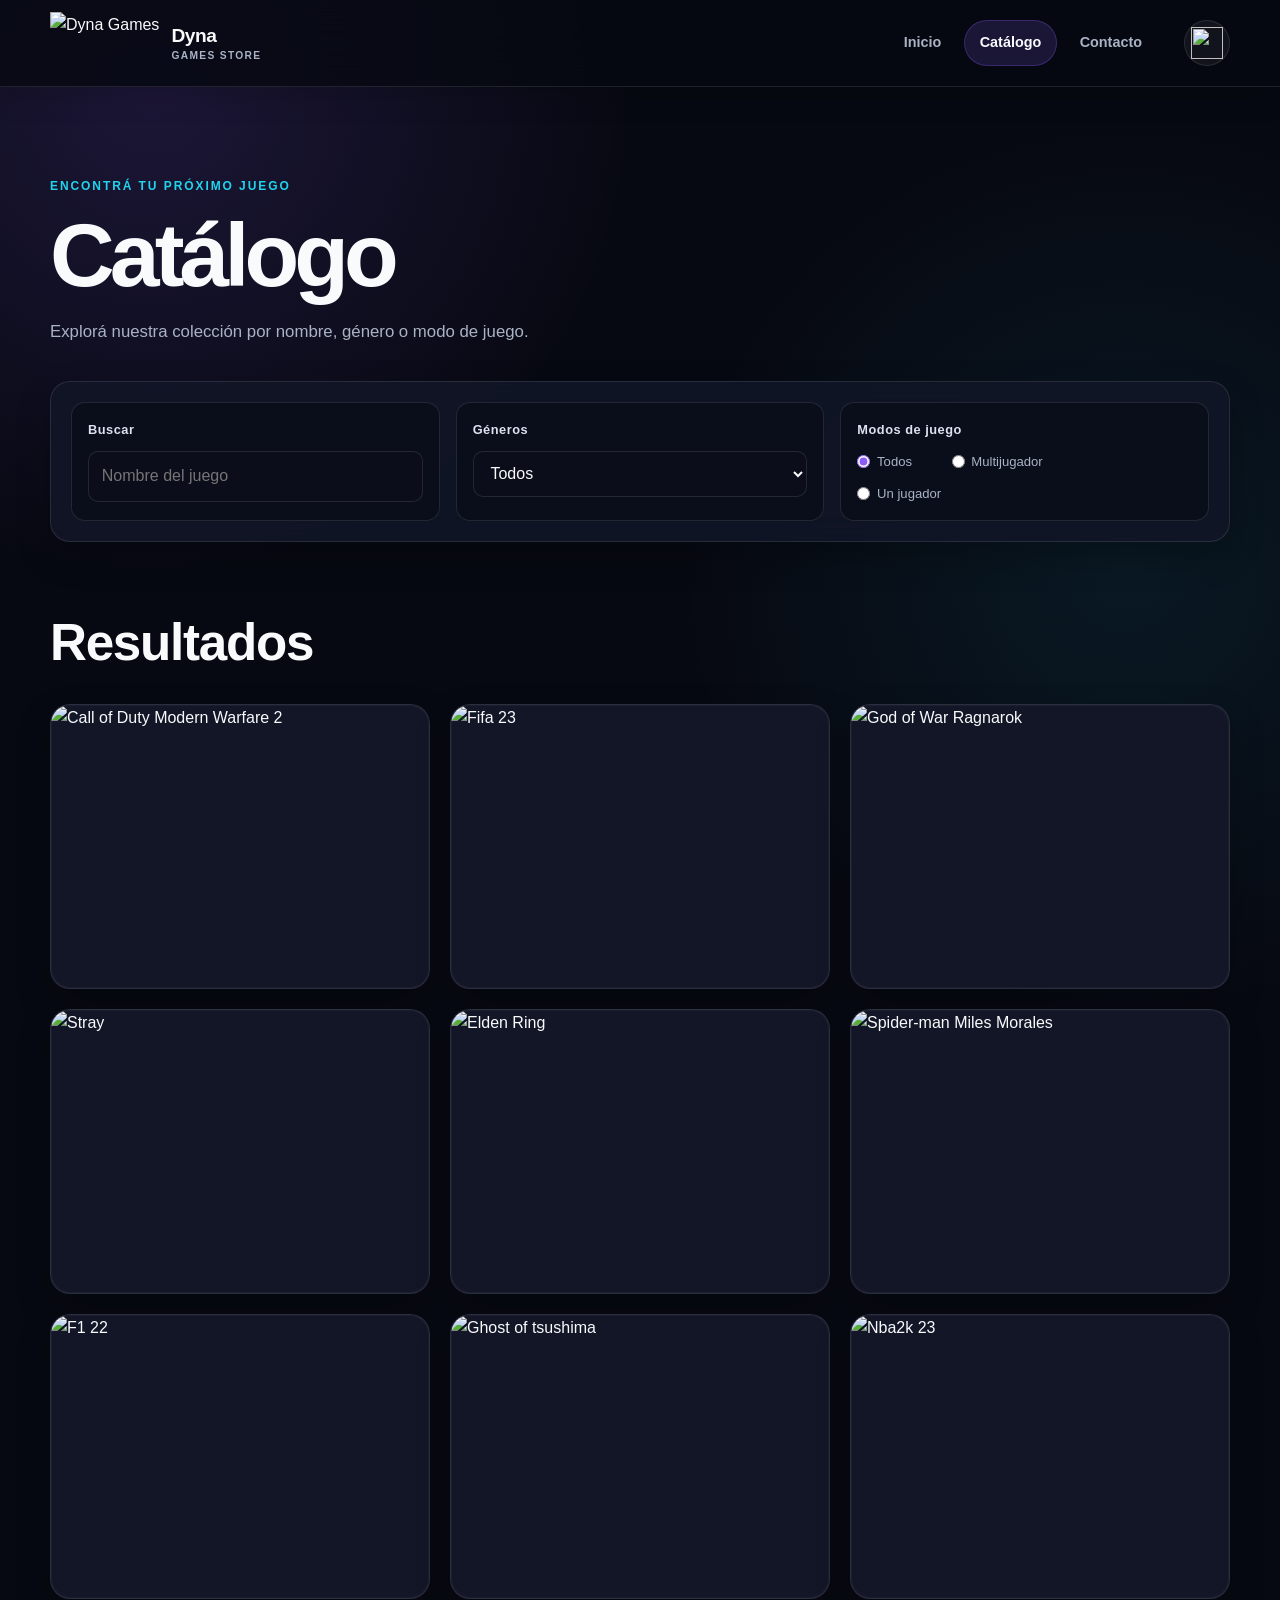
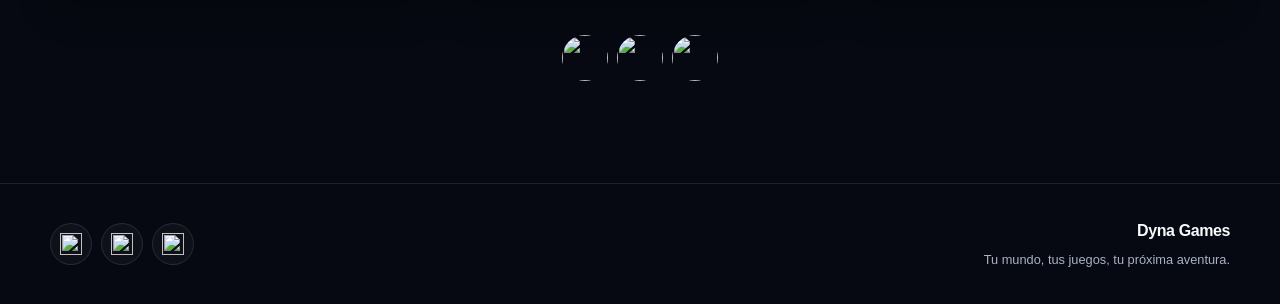
==== index-Catalogo.html @ 9511c618 "Add files via upload" ====
<!DOCTYPE html>
<html lang="es">
<head>
    <meta charset="UTF-8">
    <meta http-equiv="X-UA-Compatible" content="IE=edge">
    <meta name="viewport" content="width=device-width, initial-scale=1.0">
    <meta name="description" content="Explorá el catálogo completo de videojuegos de Dyna Games.">
    <title>Dyna Games - Catálogo</title>
    <link rel="shortcut icon" href="img/logo.png" type="image/x-icon">
    <link rel="stylesheet" href="css/Style.css">

</head>

<body class="page-catalog">

    <header>

        <div class="flexbox centrado">
            
            <div class="logo">

                <div>
                    
                    <a href="index-Inicio.html" aria-label="Ir al inicio" class="brand-link">
                        <img src="img/logo.png" alt="Dyna Games">
                        <span class="brand-copy"><strong>Dyna</strong><small>Games Store</small></span>
                    </a>
                
                </div>

            </div>
          
                <nav aria-label="Navegación principal">
            
                    <a href="index-Inicio.html">Inicio</a>
                    <a href="index-Catalogo.html" id="catalogo" aria-current="page">Catálogo</a>
                    <a href="index-Inicio.html#contacto">Contacto</a>
    
                </nav>

        </div>

        <div class="compra">

            <div>
    
                <a href="#" aria-label="Ver carrito"><img src="img/compra2.png" alt=""></a>
    
            </div>
    
            <div>
    
                <a href="#" aria-label="Ver carrito"><img src="img/compra.png" alt=""></a>
    
            </div>
    
        </div>

    </header>

    <main>

    <section class="catalog-hero">
        <div class="centrado catalog-heading">
            <p class="eyebrow">Encontrá tu próximo juego</p>
            <h1>Catálogo</h1>
            <p>Explorá nuestra colección por nombre, género o modo de juego.</p>
        </div>

        <div class="filter-shell centrado">

        <div class="titulo">   
            
            <article>
                <label for="texto">Buscar</label>
                <input type="search" id="texto" placeholder="Nombre del juego">
            </article>

            <article>

                <label for="generos">Géneros</label>
                <select name="generos" id="generos">
                    <option value="todos">Todos</option>
                
                </select>

            </article>

            <article>

                <label for="modosjuego">Modos de juego</label>
                <label>
                    <input type="radio" name="modosjuego" value="Todos" checked>
                    Todos
                </label>
                <label>
                    <input type="radio" name="modosjuego" value="Multijugador">
                    Multijugador
                </label>
                
                <label>
                    <input type="radio" name="modosjuego" value="Un jugador">
                    Un jugador
                </label>

            </article>

        </div>
        </div>

    </section>

    <section id="primeraseccion" class="centrado flex shadow">

        <h2>Resultados</h2>

        <article id="grilla">

        </article>

        <div id="btn_numeros">

        </div>

    </section>

    </main>

    <footer>

        <div class="centrado">

            <div class="footer-social">
                
                <a href="#" aria-label="Instagram"> <img src="img/instagram.png" alt=""></a>
                <a href="#" aria-label="Twitter"> <img src="img/twitter.png" alt=""></a>
                <a href="#" aria-label="Facebook"> <img src="img/facebook.png" alt=""></a>
    
            </div>
    
            <div class="footer-copy">

                <strong>Dyna Games</strong>
                <p>Tu mundo, tus juegos, tu próxima aventura.</p>
    
            </div>

        </div>

    </footer>

    

    
    

    <script src="js/script-bd.js"></script>
    <script src="js/script-catalogo.js"></script>
</body>

</html>
---- css/Style.css ----
:root {
    --fondo: #070912;
    --fondo-suave: #0b0e1a;
    --superficie: rgba(18, 22, 39, 0.88);
    --superficie-solida: #121627;
    --superficie-clara: #1a2035;
    --primario: #8b5cf6;
    --primario-fuerte: #7040e8;
    --acento: #22d3ee;
    --rosa: #ec4899;
    --texto: #f8fafc;
    --texto-suave: #aab3c5;
    --borde: rgba(255, 255, 255, 0.1);
    --borde-fuerte: rgba(255, 255, 255, 0.18);
}

* {
    box-sizing: border-box;
    margin: 0;
    padding: 0;
}

html {
    scroll-behavior: smooth;
}

body {
    min-width: 320px;
    overflow-x: hidden;
    background:
        radial-gradient(circle at 12% 5%, rgba(139, 92, 246, 0.16), transparent 30rem),
        radial-gradient(circle at 88% 30%, rgba(34, 211, 238, 0.08), transparent 28rem),
        var(--fondo);
    color: var(--texto);
    font-family: Inter, "Segoe UI", Roboto, Arial, sans-serif;
    line-height: 1.65;
    text-rendering: optimizeLegibility;
}

body::before {
    content: "";
    position: fixed;
    z-index: -1;
    inset: 0;
    opacity: 0.28;
    pointer-events: none;
    background-image: linear-gradient(rgba(255, 255, 255, 0.018) 1px, transparent 1px),
        linear-gradient(90deg, rgba(255, 255, 255, 0.018) 1px, transparent 1px);
    background-size: 42px 42px;
    mask-image: linear-gradient(to bottom, black, transparent 80%);
}

img {
    display: block;
    max-width: 100%;
}

a,
button,
input,
select,
textarea {
    font: inherit;
}

a {
    color: inherit;
}

button,
input,
select,
textarea {
    color: inherit;
}

h1,
h2,
h3,
strong {
    letter-spacing: -0.025em;
    line-height: 1.12;
}

.centrado {
    width: min(calc(100% - 2.5rem), 1180px);
    margin-inline: auto;
}

.eyebrow {
    color: var(--acento);
    font-size: 0.75rem;
    font-weight: 800;
    letter-spacing: 0.16em;
    text-transform: uppercase;
}

.button {
    min-height: 48px;
    display: inline-flex;
    align-items: center;
    justify-content: center;
    padding: 0.75rem 1.35rem;
    border: 1px solid transparent;
    border-radius: 999px;
    font-size: 0.9rem;
    font-weight: 800;
    text-decoration: none;
    transition: transform 180ms ease, background 180ms ease, border-color 180ms ease;
}

.button:hover,
.button:focus-visible {
    transform: translateY(-2px);
}

.button-primary {
    overflow: hidden;
    border: 0;
    background-color: var(--primario);
    background-image: linear-gradient(135deg, #9d75fa, #f15bab);
    box-shadow: 0 10px 24px rgba(0, 0, 0, 0.24);
}

.button-primary:hover,
.button-primary:focus-visible {
    background-color: var(--primario);
    background-image: linear-gradient(135deg, #9d75fa, #f15bab);
}

.button-ghost {
    border-color: var(--borde-fuerte);
    background: rgba(255, 255, 255, 0.07);
    backdrop-filter: blur(12px);
}

.button-ghost:hover,
.button-ghost:focus-visible {
    border-color: rgba(255, 255, 255, 0.4);
    background: rgba(255, 255, 255, 0.12);
}

/* Header */

header {
    position: sticky;
    z-index: 50;
    top: 0;
    border-bottom: 1px solid var(--borde);
    background: rgba(7, 9, 18, 0.82);
    box-shadow: 0 10px 30px rgba(0, 0, 0, 0.14);
    backdrop-filter: blur(20px);
}

.flexbox {
    min-height: 86px;
    display: flex;
    align-items: center;
    justify-content: space-between;
    gap: 2rem;
    padding-right: 4.5rem;
}

.brand-link {
    display: flex;
    align-items: center;
    gap: 0.75rem;
    text-decoration: none;
}

.logo img {
    width: auto;
    height: 62px;
    object-fit: contain;
}

.brand-copy {
    display: flex;
    flex-direction: column;
    line-height: 1;
}

.brand-copy strong {
    font-size: 1.2rem;
}

.brand-copy small {
    margin-top: 0.28rem;
    color: var(--texto-suave);
    font-size: 0.64rem;
    font-weight: 700;
    letter-spacing: 0.13em;
    text-transform: uppercase;
}

header nav {
    display: flex;
    align-items: center;
    gap: 0.4rem;
}

header nav a {
    position: relative;
    padding: 0.7rem 1rem;
    border-radius: 999px;
    color: var(--texto-suave);
    font-size: 0.9rem;
    font-weight: 700;
    text-decoration: none;
    transition: color 180ms ease, background 180ms ease;
}

header nav a:hover,
header nav a:focus-visible {
    color: var(--texto);
    background: rgba(255, 255, 255, 0.06);
}

header nav a[aria-current="page"],
#inicio,
#catalogo {
    color: var(--texto);
    background: rgba(139, 92, 246, 0.16);
    box-shadow: inset 0 0 0 1px rgba(139, 92, 246, 0.28);
}

.compra {
    position: absolute;
    top: 50%;
    right: max(1.25rem, calc((100vw - 1180px) / 2));
    width: 46px;
    height: 46px;
    transform: translateY(-50%);
}

.compra::before {
    content: "";
    position: absolute;
    inset: 0;
    border: 1px solid var(--borde);
    border-radius: 50%;
    background: rgba(255, 255, 255, 0.05);
}

.compra div {
    position: absolute;
    inset: 7px;
}

.compra a,
.compra img {
    width: 100%;
    height: 100%;
}

.compra img {
    object-fit: contain;
}

.compra div:nth-child(2) {
    opacity: 0;
    transition: opacity 180ms ease;
}

.compra:hover div:nth-child(2),
.compra:focus-within div:nth-child(2) {
    opacity: 1;
}

/* Hero */

#banner {
    width: min(calc(100% - 2.5rem), 1380px);
    min-height: min(72vh, 720px);
    overflow: hidden;
    margin: 1.5rem auto 0;
    border: 1px solid var(--borde);
    border-radius: 28px;
    background: #080b14;
    box-shadow: 0 24px 70px rgba(0, 0, 0, 0.38);
}

#slider {
    position: relative;
    overflow: hidden;
    min-height: min(72vh, 720px);
    display: flex;
    align-items: center;
    padding: clamp(2rem, 7vw, 6.5rem);
    background-image: url("../img/juego1.jpg");
    background-position: center;
    background-repeat: no-repeat;
    background-size: cover;
    transition: background-image 1s ease;
    isolation: isolate;
}

#slider::before {
    content: "";
    position: absolute;
    z-index: 0;
    inset: 0;
    background: linear-gradient(90deg, rgba(5, 7, 14, 0.94) 0%, rgba(5, 7, 14, 0.7) 46%, rgba(5, 7, 14, 0.15) 80%),
        linear-gradient(0deg, rgba(5, 7, 14, 0.62), transparent 55%);
}

#slider > div {
    position: relative;
    z-index: 1;
    width: min(620px, 100%);
}

#slider h1 {
    max-width: 700px;
    margin: 0.65rem 0 1rem;
    font-size: clamp(3rem, 7vw, 6.2rem);
    letter-spacing: -0.06em;
}

.hero-copy {
    max-width: 560px;
    color: #d5dbea;
    font-size: clamp(1rem, 2vw, 1.15rem);
}

.hero-actions {
    display: flex;
    flex-wrap: wrap;
    gap: 0.75rem;
    margin-top: 2rem;
}

/* Section headings and game cards */

.flex {
    display: flex;
    flex-wrap: wrap;
    padding-block: clamp(4rem, 8vw, 7rem);
}

.section-heading,
.flex > h2 {
    width: 100%;
    margin-bottom: 2.2rem;
}

.section-heading {
    display: grid;
    grid-template-columns: minmax(0, 1fr) minmax(280px, 0.55fr);
    align-items: end;
    gap: 0.7rem 3rem;
}

.section-heading .eyebrow {
    grid-column: 1 / -1;
}

.section-heading h2,
.flex > h2 {
    font-size: clamp(2rem, 4vw, 3.4rem);
}

.section-heading > p:last-child {
    color: var(--texto-suave);
}

#grilla {
    width: 100%;
    display: grid;
    grid-template-columns: repeat(3, minmax(0, 1fr));
    gap: 1.25rem;
}

#grilla figure {
    position: relative;
    min-width: 0;
    aspect-ratio: 4 / 3;
    overflow: hidden;
    border: 1px solid var(--borde);
    border-radius: 20px;
    background: var(--superficie-solida);
    box-shadow: 0 14px 35px rgba(0, 0, 0, 0.24);
    isolation: isolate;
}

#grilla figure::after {
    content: "";
    position: absolute;
    z-index: 1;
    inset: 0;
    border-radius: inherit;
    box-shadow: inset 0 0 0 1px rgba(255, 255, 255, 0.035);
    pointer-events: none;
}

#grilla figure > img {
    width: 100%;
    height: 100%;
    object-fit: cover;
    transition: transform 500ms cubic-bezier(0.2, 0.75, 0.2, 1), filter 300ms ease;
}

#grilla figcaption {
    position: absolute;
    z-index: 2;
    inset: 0;
    display: flex;
    flex-direction: column;
    align-items: flex-start;
    justify-content: flex-end;
    gap: 0.75rem;
    padding: clamp(1.2rem, 3vw, 2rem);
    background: linear-gradient(180deg, rgba(8, 10, 20, 0.2), rgba(8, 10, 20, 0.97) 68%);
    opacity: 0;
    pointer-events: none;
    transform: translateY(100%);
    transition: opacity 280ms ease, transform 420ms cubic-bezier(0.2, 0.75, 0.2, 1);
}

#grilla figcaption h3 {
    font-size: clamp(1.1rem, 2vw, 1.45rem);
}

#grilla figcaption p {
    display: -webkit-box;
    overflow: hidden;
    color: var(--texto-suave);
    font-size: 0.88rem;
    line-height: 1.5;
    -webkit-box-orient: vertical;
    -webkit-line-clamp: 3;
}

#grilla figure:hover > img,
#grilla figure:focus-within > img {
    filter: saturate(0.75);
    transform: scale(1.06);
}

#grilla figure:hover figcaption,
#grilla figure:focus-within figcaption {
    opacity: 1;
    pointer-events: auto;
    transform: translateY(0);
}

#grilla figure:focus-within {
    outline: 3px solid var(--acento);
    outline-offset: 3px;
}

#grilla figcaption a,
#novedades a {
    min-height: 42px;
    display: inline-flex;
    align-items: center;
    justify-content: center;
    padding: 0.65rem 1.1rem;
    border-radius: 999px;
    background: var(--texto);
    color: #0b0e1a;
    font-size: 0.82rem;
    font-weight: 800;
    text-decoration: none;
    transition: color 180ms ease, background 180ms ease, transform 180ms ease;
}

#grilla figcaption a:hover,
#grilla figcaption a:focus-visible,
#novedades a:hover,
#novedades a:focus-visible {
    background: var(--acento);
    transform: translateY(-2px);
}

/* Contact */

#segundaseccion {
    width: min(calc(100% - 2.5rem), 1180px);
    display: grid;
    grid-template-columns: minmax(320px, 0.9fr) minmax(0, 1.1fr);
    overflow: hidden;
    margin: 0 auto clamp(4rem, 8vw, 7rem);
    border: 1px solid var(--borde);
    border-radius: 28px;
    background: var(--superficie);
    box-shadow: 0 24px 70px rgba(0, 0, 0, 0.38);
}

#imagen {
    position: relative;
    min-height: 100%;
    background-position: center;
    background-size: cover;
}

#imagen::after {
    content: "";
    position: absolute;
    inset: 0;
    background: linear-gradient(90deg, transparent 55%, rgba(18, 22, 39, 0.9));
}

.form {
    width: 100%;
    padding: clamp(2rem, 6vw, 4.5rem);
}

.form h2 {
    margin: 0.55rem 0 0.75rem;
    font-size: clamp(2.2rem, 4vw, 3.5rem);
}

.form-intro {
    max-width: 520px;
    color: var(--texto-suave);
}

#formulario {
    display: flex;
    flex-direction: column;
}

.form h3 {
    margin: 2.2rem 0 0.65rem;
    font-size: 1rem;
}

#formulario label {
    margin: 1rem 0 0.4rem;
    color: #dce2ef;
    font-size: 0.82rem;
    font-weight: 700;
}

#formulario .input,
#formulario textarea {
    width: 100%;
    border: 1px solid var(--borde);
    border-radius: 12px;
    outline: none;
    background: rgba(7, 9, 18, 0.6);
    color: var(--texto);
    transition: border-color 180ms ease, box-shadow 180ms ease, background 180ms ease;
}

#formulario .input {
    min-height: 48px;
    padding: 0.75rem 0.9rem;
}

#formulario textarea {
    min-height: 140px;
    max-height: 320px;
    padding: 0.9rem;
    resize: vertical;
}

#formulario .input:focus,
#formulario textarea:focus {
    border-color: var(--primario);
    background: rgba(7, 9, 18, 0.88);
    box-shadow: 0 0 0 4px rgba(139, 92, 246, 0.12);
}

#formulario p {
    min-height: 1.2rem;
    font-size: 0.78rem;
}

#formulario .terminos2 {
    display: flex;
    align-items: center;
    gap: 0.65rem;
    margin-top: 1.25rem;
    cursor: pointer;
}

#terminos {
    width: 18px;
    height: 18px;
    accent-color: var(--primario);
}

#boton,
#boton2 {
    min-height: 50px;
    border: 0;
    border-radius: 999px;
    background: linear-gradient(135deg, var(--primario), var(--rosa));
    color: var(--texto);
    font-size: 0.92rem;
    font-weight: 800;
    cursor: pointer;
    box-shadow: 0 12px 28px rgba(139, 92, 246, 0.22);
    transition: transform 180ms ease, filter 180ms ease;
}

#boton {
    width: 100%;
    margin-top: 0.9rem;
    padding: 0.75rem 1.25rem;
}

#boton:hover,
#boton:focus-visible,
#boton2:hover,
#boton2:focus-visible {
    filter: brightness(1.12);
    transform: translateY(-2px);
}

/* Catalog */

.catalog-hero {
    padding: clamp(3.5rem, 7vw, 6rem) 0 1rem;
}

.catalog-heading {
    margin-bottom: 2.25rem;
}

.catalog-heading h1 {
    margin: 0.55rem 0 0.75rem;
    font-size: clamp(3rem, 7vw, 5.8rem);
    letter-spacing: -0.055em;
}

.catalog-heading > p:last-child {
    max-width: 580px;
    color: var(--texto-suave);
    font-size: 1.05rem;
}

.filter-shell {
    padding: 1.25rem;
    border: 1px solid var(--borde);
    border-radius: 20px;
    background: var(--superficie);
    box-shadow: 0 14px 35px rgba(0, 0, 0, 0.24);
    backdrop-filter: blur(16px);
}

.titulo {
    display: grid;
    grid-template-columns: repeat(3, minmax(0, 1fr));
    gap: 1rem;
}

.titulo article {
    min-width: 0;
    display: flex;
    flex-wrap: wrap;
    align-content: flex-start;
    gap: 0.65rem;
    padding: 1rem;
    border: 1px solid var(--borde);
    border-radius: 14px;
    background: rgba(7, 9, 18, 0.48);
}

.titulo article > label:first-child {
    width: 100%;
    color: #dce2ef;
    font-size: 0.8rem;
    font-weight: 800;
    letter-spacing: 0.04em;
}

.titulo article:nth-child(3) {
    display: grid;
    grid-template-columns: repeat(2, max-content);
}

.titulo article:nth-child(3) > label:first-child {
    grid-column: 1 / -1;
}

.titulo article:nth-child(3) label:not(:first-child) {
    display: flex;
    align-items: center;
    gap: 0.42rem;
    color: var(--texto-suave);
    font-size: 0.82rem;
    cursor: pointer;
}

.titulo input[type="search"],
.titulo select {
    width: 100%;
    min-height: 46px;
    padding: 0.7rem 0.8rem;
    border: 1px solid var(--borde);
    border-radius: 10px;
    outline: none;
    background: var(--fondo-suave);
    color: var(--texto);
}

.titulo input:focus,
.titulo select:focus {
    border-color: var(--primario);
    box-shadow: 0 0 0 3px rgba(139, 92, 246, 0.12);
}

.titulo select option {
    background: var(--superficie-solida);
}

.titulo input[type="radio"] {
    accent-color: var(--primario);
}

.page-catalog #primeraseccion {
    padding-top: 3.5rem;
}

.page-catalog #primeraseccion > h2 {
    margin-bottom: 2rem;
}

#btn_numeros {
    width: 100%;
    display: flex;
    justify-content: center;
    gap: 0.55rem;
    padding-top: 2.25rem;
}

#btn_numeros img {
    width: 46px;
    height: 46px;
    border-radius: 50%;
    object-fit: contain;
    cursor: pointer;
    transition: transform 180ms ease, filter 180ms ease;
}

#btn_numeros img:hover {
    filter: brightness(1.15);
    transform: translateY(-2px);
}

/* Product */

.breadcrumb {
    display: flex;
    align-items: center;
    gap: 0.6rem;
    padding-top: 2rem;
    color: var(--texto-suave);
    font-size: 0.82rem;
}

.breadcrumb a {
    color: var(--acento);
    font-weight: 700;
    text-decoration: none;
}

.flexProductos {
    position: relative;
    display: grid;
    grid-template-columns: minmax(0, 1.12fr) minmax(340px, 0.88fr);
    align-items: start;
    gap: clamp(1.5rem, 4vw, 3.5rem);
    margin-block: 1.25rem clamp(4rem, 8vw, 7rem);
    padding: clamp(1.25rem, 4vw, 3.25rem);
    border: 1px solid var(--borde);
    border-radius: 28px;
    background: linear-gradient(145deg, rgba(18, 22, 39, 0.96), rgba(11, 14, 26, 0.96));
    box-shadow: 0 24px 70px rgba(0, 0, 0, 0.38);
}

.flexProductos > * {
    min-width: 0;
}

.product-gallery {
    grid-column: 1;
    display: flex;
    flex-direction: column;
    gap: 0.85rem;
}

#imagenprincipal {
    width: 100%;
}

#imagenprincipal > img {
    width: 100%;
    min-height: clamp(300px, 31vw, 440px);
    aspect-ratio: 16 / 9;
    border: 1px solid var(--borde);
    border-radius: 20px;
    object-fit: cover;
    box-shadow: 0 14px 35px rgba(0, 0, 0, 0.24);
}

.product-copy {
    grid-column: 2;
    min-width: 0;
}

.product-copy .eyebrow {
    margin-bottom: 0.65rem;
}

.product-copy h2 {
    margin-bottom: 1.15rem;
    font-size: clamp(2.2rem, 4vw, 3.6rem);
    overflow-wrap: anywhere;
}

.product-copy > p:not(.eyebrow) {
    color: var(--texto-suave);
}

.product-meta {
    display: grid;
    grid-template-columns: repeat(3, minmax(0, 1fr));
    gap: 0.75rem;
    margin-top: 1.6rem;
}

.product-meta span {
    min-width: 0;
    display: flex;
    flex-direction: column;
    gap: 0.15rem;
    padding: 0.85rem;
    border: 1px solid var(--borde);
    border-radius: 12px;
    background: rgba(255, 255, 255, 0.035);
}

.product-meta small {
    color: var(--texto-suave);
    font-size: 0.68rem;
    font-weight: 700;
    letter-spacing: 0.08em;
    text-transform: uppercase;
}

.product-meta b {
    color: var(--texto);
    font-size: 0.92rem;
    overflow-wrap: anywhere;
}

#imagenchica {
    width: 100%;
    display: grid;
    grid-template-columns: repeat(4, minmax(0, 1fr));
    gap: 0.75rem;
}

#imagenchica > img {
    width: 100%;
    aspect-ratio: 16 / 10;
    border: 2px solid transparent;
    border-radius: 11px;
    object-fit: cover;
    cursor: pointer;
    opacity: 0.68;
    transition: opacity 180ms ease, border-color 180ms ease, transform 180ms ease;
}

#imagenchica > img:hover,
#imagenchica > img:focus,
#imagenchica > img.active {
    border-color: var(--acento);
    opacity: 1;
    transform: translateY(-2px);
}

.accionesProducto {
    display: flex;
    flex-wrap: wrap;
    align-items: center;
    gap: 1rem;
    margin-top: 1.5rem;
    padding-top: 1.5rem;
    border-top: 1px solid var(--borde);
}

.calificacion {
    display: flex;
    align-items: center;
    gap: 0.18rem;
}

.calificacion #estrellas {
    width: 23px;
    height: 23px;
    object-fit: contain;
}

.btn {
    min-width: 180px;
    margin-left: auto;
}

#boton2 {
    width: 100%;
    padding: 0.75rem 1.5rem;
}

#novedades {
    position: fixed;
    z-index: 40;
    right: 1.25rem;
    bottom: 1.25rem;
    width: min(300px, calc(100vw - 2.5rem));
    padding: 1rem;
    border: 1px solid var(--borde-fuerte);
    border-radius: 20px;
    background: rgba(18, 22, 39, 0.94);
    box-shadow: 0 24px 70px rgba(0, 0, 0, 0.38);
    opacity: 0;
    pointer-events: none;
    transform: translateY(16px) scale(0.98);
    backdrop-filter: blur(18px);
    transition: opacity 350ms ease, transform 350ms ease;
}

#novedades.visible {
    opacity: 1;
    pointer-events: auto;
    transform: translateY(0) scale(1);
}

#novedades h2 {
    margin-bottom: 0.7rem;
    font-size: 1rem;
}

#novedades img {
    width: 100%;
    aspect-ratio: 16 / 9;
    margin-bottom: 0.8rem;
    border-radius: 11px;
    object-fit: cover;
}

/* Footer */

footer {
    border-top: 1px solid var(--borde);
    background: rgba(7, 9, 18, 0.78);
}

footer > div {
    min-height: 120px;
    display: flex;
    align-items: center;
    justify-content: space-between;
    gap: 2rem;
}

.footer-social {
    display: flex;
    gap: 0.55rem;
}

.footer-social a {
    width: 42px;
    height: 42px;
    display: grid;
    place-items: center;
    border: 1px solid var(--borde);
    border-radius: 50%;
    background: rgba(255, 255, 255, 0.04);
    transition: border-color 180ms ease, transform 180ms ease, background 180ms ease;
}

.footer-social a:hover,
.footer-social a:focus-visible {
    border-color: var(--acento);
    background: rgba(34, 211, 238, 0.1);
    transform: translateY(-3px);
}

.footer-social img {
    width: 22px;
    height: 22px;
    object-fit: contain;
}

.footer-copy {
    text-align: right;
}

.footer-copy strong {
    font-size: 1rem;
}

.footer-copy p {
    margin-top: 0.25rem;
    color: var(--texto-suave);
    font-size: 0.8rem;
}

/* Tablet */

@media (max-width: 920px) {
    .centrado {
        width: min(calc(100% - 2rem), 1180px);
    }

    .brand-copy {
        display: none;
    }

    #grilla {
        grid-template-columns: repeat(2, minmax(0, 1fr));
    }

    #segundaseccion {
        width: min(calc(100% - 2rem), 1180px);
        grid-template-columns: 0.72fr 1.28fr;
    }

    .titulo {
        grid-template-columns: repeat(2, minmax(0, 1fr));
    }

    .titulo article:nth-child(3) {
        grid-column: 1 / -1;
        grid-template-columns: repeat(4, max-content);
    }

    .flexProductos {
        display: flex;
        flex-direction: column;
    }

    .product-gallery,
    #imagenprincipal {
        width: 100%;
    }

    .product-gallery,
    .product-copy {
        grid-column: auto;
    }

    #imagenprincipal > img {
        min-height: auto;
    }

}

/* Mobile */

@media (max-width: 640px) {
    .centrado {
        width: min(calc(100% - 1.5rem), 1180px);
    }

    header {
        position: relative;
    }

    .flexbox {
        min-height: auto;
        flex-direction: column;
        align-items: flex-start;
        gap: 0.25rem;
        padding: 0.55rem 3.5rem 0.75rem 0;
    }

    .logo img {
        height: 54px;
    }

    header nav {
        width: 100%;
        gap: 0.15rem;
        overflow-x: auto;
        scrollbar-width: none;
    }

    header nav::-webkit-scrollbar {
        display: none;
    }

    header nav a {
        flex: 0 0 auto;
        padding: 0.55rem 0.7rem;
        font-size: 0.82rem;
    }

    .compra {
        top: 0.9rem;
        right: 0.75rem;
        width: 42px;
        height: 42px;
        transform: none;
    }

    #banner {
        width: calc(100% - 1.5rem);
        min-height: 590px;
        margin-top: 0.75rem;
        border-radius: 20px;
    }

    #slider {
        min-height: 590px;
        align-items: flex-end;
        padding: 1.5rem;
    }

    #slider::before {
        background: linear-gradient(0deg, rgba(5, 7, 14, 0.98), rgba(5, 7, 14, 0.2) 78%);
    }

    #slider h1 {
        font-size: clamp(2.65rem, 14vw, 4rem);
    }

    .hero-actions {
        flex-direction: column;
    }

    .hero-actions .button {
        width: 100%;
    }

    .flex {
        padding-block: 4.25rem;
    }

    .section-heading {
        grid-template-columns: 1fr;
    }

    .section-heading .eyebrow {
        grid-column: auto;
    }

    #grilla {
        grid-template-columns: 1fr;
    }

    #grilla figure {
        aspect-ratio: 16 / 11;
    }

    #grilla figcaption {
        inset: auto 0 0;
        min-height: 58%;
        padding: 4.5rem 1rem 1rem;
        background: linear-gradient(transparent, rgba(8, 10, 20, 0.98) 62%);
        opacity: 1;
        pointer-events: auto;
        transform: none;
    }

    #grilla figcaption p {
        -webkit-line-clamp: 2;
    }

    #segundaseccion {
        width: calc(100% - 1.5rem);
        grid-template-columns: 1fr;
    }

    #imagen {
        min-height: 280px;
        background-position: center 28%;
    }

    #imagen::after {
        background: linear-gradient(0deg, rgba(18, 22, 39, 0.96), transparent 55%);
    }

    .form {
        padding: 1.5rem;
    }

    .catalog-hero {
        padding-top: 3rem;
    }

    .filter-shell {
        padding: 0.7rem;
    }

    .titulo {
        grid-template-columns: 1fr;
    }

    .titulo article:nth-child(3) {
        grid-column: auto;
        grid-template-columns: repeat(2, max-content);
    }

    .page-catalog #primeraseccion {
        padding-top: 3rem;
    }

    .breadcrumb {
        padding-top: 1.25rem;
    }

    .flexProductos {
        width: calc(100% - 1.5rem);
        gap: 1.2rem;
        margin-top: 0.9rem;
        padding: 1rem;
        border-radius: 20px;
    }

    #imagenprincipal {
        display: block;
        overflow: hidden;
    }

    #imagenprincipal > img {
        width: 100%;
        margin-bottom: 1.25rem;
        border-radius: 14px;
    }

    .product-copy h2 {
        font-size: clamp(1.65rem, 8vw, 2.3rem);
    }

    .product-meta {
        grid-template-columns: 1fr;
    }

    .accionesProducto {
        flex-direction: column;
        align-items: stretch;
    }

    .calificacion {
        width: 100%;
    }

    .btn {
        width: 100%;
        min-width: 0;
        margin-left: 0;
    }

    #imagenchica {
        grid-template-columns: repeat(2, minmax(0, 1fr));
    }

    #novedades {
        right: 0.75rem;
        bottom: 0.75rem;
        left: 0.75rem;
        width: auto;
    }

    #novedades img {
        max-height: 150px;
    }

    footer > div {
        min-height: 150px;
        flex-direction: column;
        justify-content: center;
        gap: 1rem;
        text-align: center;
    }

    .footer-copy {
        text-align: center;
    }
}

@media (hover: none), (pointer: coarse) {
    #grilla figcaption {
        inset: auto 0 0;
        min-height: 58%;
        padding: 4.5rem 1rem 1rem;
        background: linear-gradient(transparent, rgba(8, 10, 20, 0.98) 62%);
        opacity: 1;
        pointer-events: auto;
        transform: none;
    }
}

@media (prefers-reduced-motion: reduce) {
    html {
        scroll-behavior: auto;
    }

    *,
    *::before,
    *::after {
        scroll-behavior: auto !important;
        transition-duration: 0.01ms !important;
        animation-duration: 0.01ms !important;
        animation-iteration-count: 1 !important;
    }
}
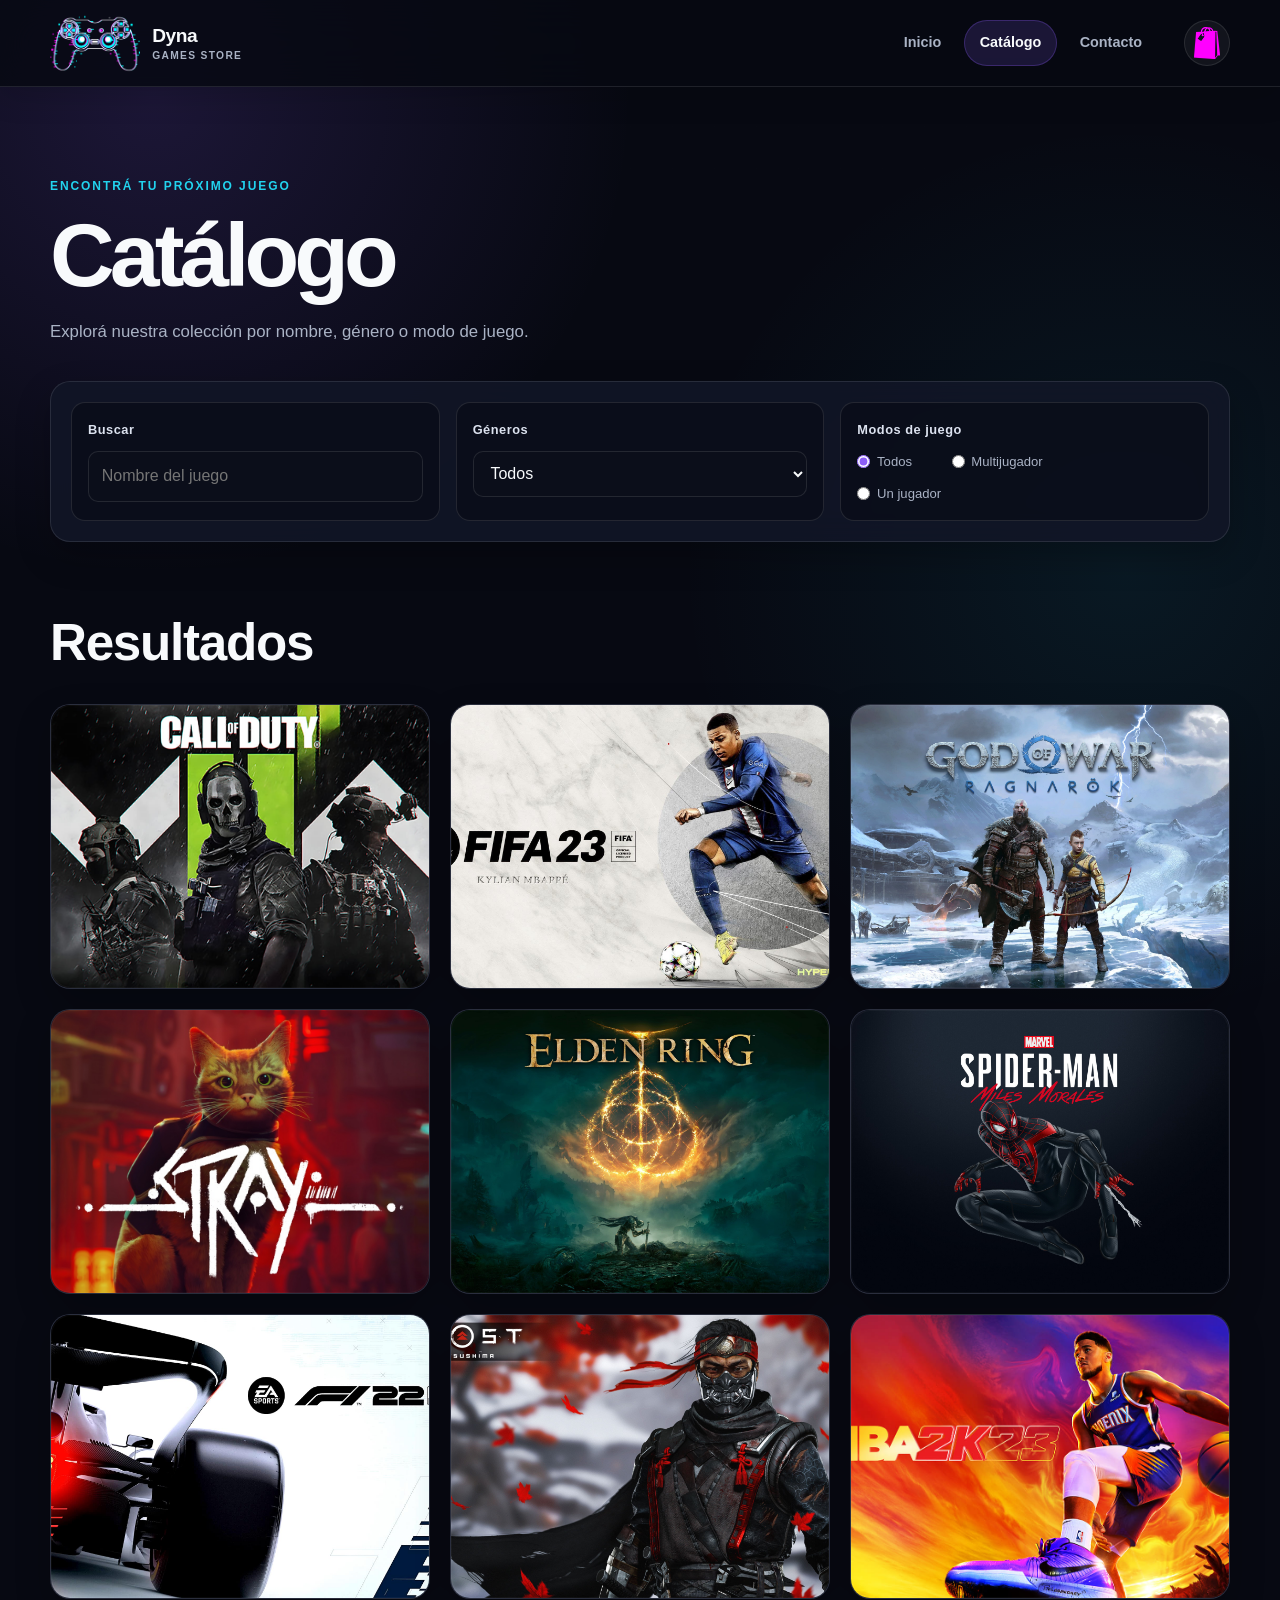
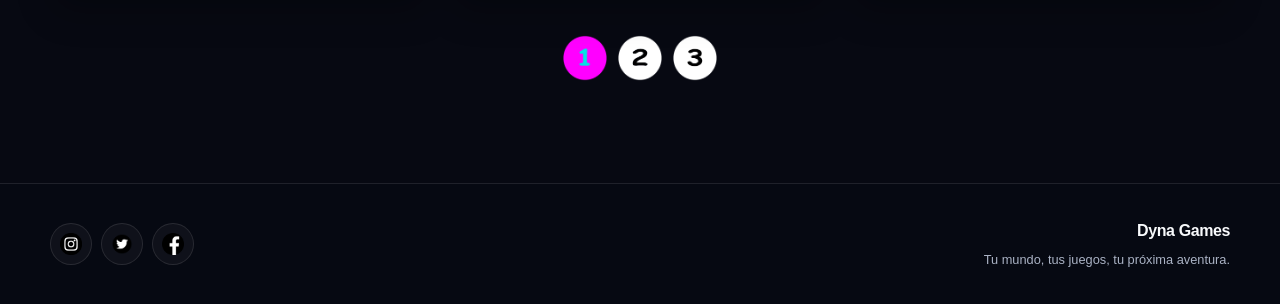
==== commit 4d46be93: "Add files via upload" ====
--- a/index-Catalogo.html
+++ b/index-Catalogo.html
@@ -21,7 +21,7 @@
 
                 <div>
                     
-                    <a href="index-Inicio.html" aria-label="Ir al inicio" class="brand-link">
+                    <a href="index.html" aria-label="Ir al inicio" class="brand-link">
                         <img src="img/logo.png" alt="Dyna Games">
                         <span class="brand-copy"><strong>Dyna</strong><small>Games Store</small></span>
                     </a>
@@ -32,9 +32,9 @@
           
                 <nav aria-label="Navegación principal">
             
-                    <a href="index-Inicio.html">Inicio</a>
+                    <a href="index.html">Inicio</a>
                     <a href="index-Catalogo.html" id="catalogo" aria-current="page">Catálogo</a>
-                    <a href="index-Inicio.html#contacto">Contacto</a>
+                    <a href="index.html#contacto">Contacto</a>
     
                 </nav>
 
